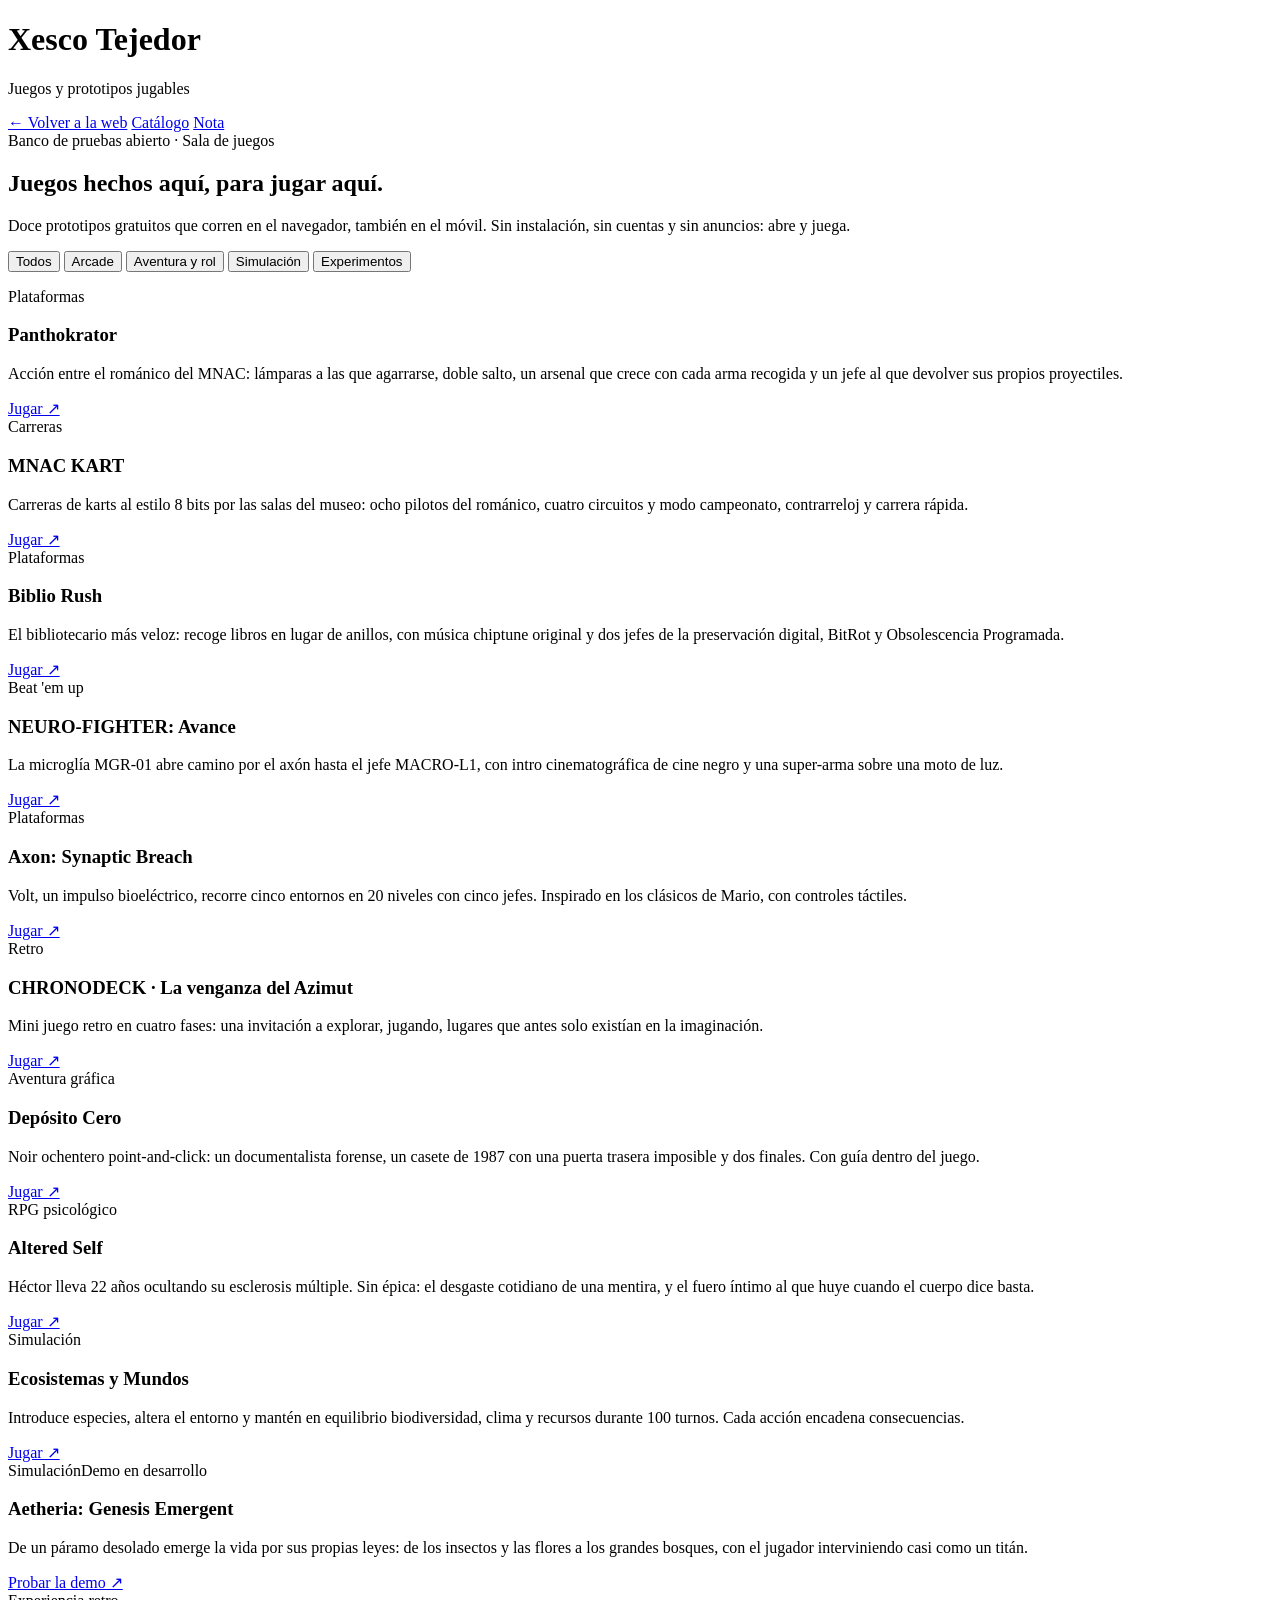
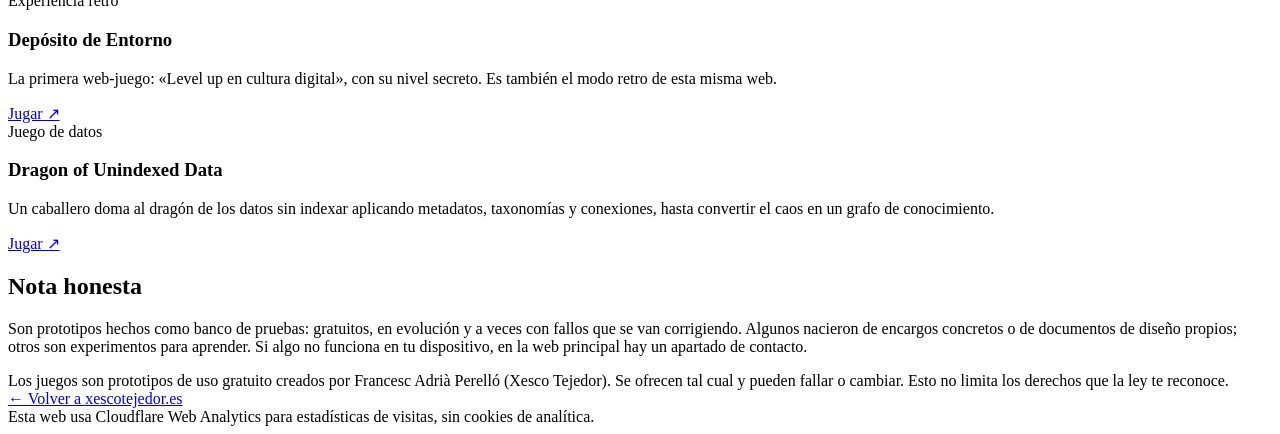
==== juegos/index.html @ 95abaaf8 "Añade página de juegos (juegos/index.html) This HTML file serves as a landing page for various games" ====
<!DOCTYPE html>
<html lang="es">
<head>
<meta charset="utf-8">
<meta name="viewport" content="width=device-width,initial-scale=1">
<title>Juegos · Xesco Tejedor</title>
<meta name="description" content="Juegos y prototipos jugables en el navegador, creados por Xesco Tejedor (Francesc Adrià Perelló): plataformas, carreras, aventuras y simulaciones gratuitas.">
<link href="https://xesco-tejedor.github.io/landing/juegos/" rel="canonical">
<meta content="website" property="og:type">
<meta content="https://xesco-tejedor.github.io/landing/juegos/" property="og:url">
<meta content="Juegos · Xesco Tejedor" property="og:title">
<meta content="Juegos y prototipos jugables en el navegador: plataformas, carreras, aventuras y simulaciones gratuitas." property="og:description">
<meta content="https://xesco-tejedor.github.io/landing/1-og-image.jpg" property="og:image">
<link rel="stylesheet" href="styles.css">
</head>
<body>
<main class="page">
<header class="top">
<h1 class="brand">Xesco Tejedor</h1>
<p class="fact">Juegos y prototipos jugables</p>
</header>
<nav aria-label="Secciones" class="portfolio-nav">
<a href="../">← Volver a la web</a>
<a href="#catalogo">Catálogo</a>
<a href="#nota">Nota</a>
</nav>

<section class="hero">
<span class="eyebrow">Banco de pruebas abierto · Sala de juegos</span>
<h2 class="hero-title">Juegos hechos aquí, para jugar aquí.</h2>
<p class="lead">Doce prototipos gratuitos que corren en el navegador, también en el móvil. Sin instalación, sin cuentas y sin anuncios: abre y juega.</p>
</section>

<section id="catalogo">
<div class="filters" role="group" aria-label="Filtrar por tipo">
<button class="chip active" data-filter="todos" type="button">Todos</button>
<button class="chip" data-filter="arcade" type="button">Arcade</button>
<button class="chip" data-filter="aventura" type="button">Aventura y rol</button>
<button class="chip" data-filter="simulacion" type="button">Simulación</button>
<button class="chip" data-filter="experimento" type="button">Experimentos</button>
</div>
<p class="count" id="count" aria-live="polite"></p>
<div class="grid" id="grid">

<article class="card" data-cat="arcade">
<span class="tag">Plataformas</span>
<h3>Panthokrator</h3>
<p>Acción entre el románico del MNAC: lámparas a las que agarrarse, doble salto, un arsenal que crece con cada arma recogida y un jefe al que devolver sus propios proyectiles.</p>
<a class="btn primary" href="https://xesco-tejedor.github.io/pantocrator/" rel="noopener" target="_blank">Jugar ↗</a>
</article>

<article class="card" data-cat="arcade">
<span class="tag">Carreras</span>
<h3>MNAC KART</h3>
<p>Carreras de karts al estilo 8 bits por las salas del museo: ocho pilotos del románico, cuatro circuitos y modo campeonato, contrarreloj y carrera rápida.</p>
<a class="btn primary" href="https://xesco-tejedor.github.io/mnac-kart/" rel="noopener" target="_blank">Jugar ↗</a>
</article>

<article class="card" data-cat="arcade">
<span class="tag">Plataformas</span>
<h3>Biblio Rush</h3>
<p>El bibliotecario más veloz: recoge libros en lugar de anillos, con música chiptune original y dos jefes de la preservación digital, BitRot y Obsolescencia Programada.</p>
<a class="btn primary" href="https://xesco-tejedor.github.io/Biblio-Rush/" rel="noopener" target="_blank">Jugar ↗</a>
</article>

<article class="card" data-cat="arcade">
<span class="tag">Beat 'em up</span>
<h3>NEURO-FIGHTER: Avance</h3>
<p>La microglía MGR-01 abre camino por el axón hasta el jefe MACRO-L1, con intro cinematográfica de cine negro y una super-arma sobre una moto de luz.</p>
<a class="btn primary" href="https://xesco-tejedor.github.io/neuro-fighter-advance/" rel="noopener" target="_blank">Jugar ↗</a>
</article>

<article class="card" data-cat="arcade">
<span class="tag">Plataformas</span>
<h3>Axon: Synaptic Breach</h3>
<p>Volt, un impulso bioeléctrico, recorre cinco entornos en 20 niveles con cinco jefes. Inspirado en los clásicos de Mario, con controles táctiles.</p>
<a class="btn primary" href="https://xesco-tejedor.github.io/axon-synaptic-breach/" rel="noopener" target="_blank">Jugar ↗</a>
</article>

<article class="card" data-cat="arcade">
<span class="tag">Retro</span>
<h3>CHRONODECK · La venganza del Azimut</h3>
<p>Mini juego retro en cuatro fases: una invitación a explorar, jugando, lugares que antes solo existían en la imaginación.</p>
<a class="btn primary" href="https://xesco-tejedor.github.io/CHRONODECK/" rel="noopener" target="_blank">Jugar ↗</a>
</article>

<article class="card" data-cat="aventura">
<span class="tag">Aventura gráfica</span>
<h3>Depósito Cero</h3>
<p>Noir ochentero point-and-click: un documentalista forense, un casete de 1987 con una puerta trasera imposible y dos finales. Con guía dentro del juego.</p>
<a class="btn primary" href="https://xesco-tejedor.github.io/deposito-cero/" rel="noopener" target="_blank">Jugar ↗</a>
</article>

<article class="card" data-cat="aventura">
<span class="tag">RPG psicológico</span>
<h3>Altered Self</h3>
<p>Héctor lleva 22 años ocultando su esclerosis múltiple. Sin épica: el desgaste cotidiano de una mentira, y el fuero íntimo al que huye cuando el cuerpo dice basta.</p>
<a class="btn primary" href="https://xesco-tejedor.github.io/altered-self/" rel="noopener" target="_blank">Jugar ↗</a>
</article>

<article class="card" data-cat="simulacion">
<span class="tag">Simulación</span>
<h3>Ecosistemas y Mundos</h3>
<p>Introduce especies, altera el entorno y mantén en equilibrio biodiversidad, clima y recursos durante 100 turnos. Cada acción encadena consecuencias.</p>
<a class="btn primary" href="https://xesco-tejedor.github.io/ecosistemas-y-mundos/" rel="noopener" target="_blank">Jugar ↗</a>
</article>

<article class="card" data-cat="simulacion">
<span class="tag">Simulación</span><span class="badge">Demo en desarrollo</span>
<h3>Aetheria: Genesis Emergent</h3>
<p>De un páramo desolado emerge la vida por sus propias leyes: de los insectos y las flores a los grandes bosques, con el jugador interviniendo casi como un titán.</p>
<a class="btn primary" href="https://xesco-tejedor.github.io/aetheria-genesis-emergent/" rel="noopener" target="_blank">Probar la demo ↗</a>
</article>

<article class="card" data-cat="experimento">
<span class="tag">Experiencia retro</span>
<h3>Depósito de Entorno</h3>
<p>La primera web-juego: «Level up en cultura digital», con su nivel secreto. Es también el modo retro de esta misma web.</p>
<a class="btn primary" href="https://xesco-tejedor.github.io/deposito-de-entorno/" rel="noopener" target="_blank">Jugar ↗</a>
</article>

<article class="card" data-cat="experimento">
<span class="tag">Juego de datos</span>
<h3>Dragon of Unindexed Data</h3>
<p>Un caballero doma al dragón de los datos sin indexar aplicando metadatos, taxonomías y conexiones, hasta convertir el caos en un grafo de conocimiento.</p>
<a class="btn primary" href="https://xesco-tejedor.github.io/dragon-of-unindexed-data/" rel="noopener" target="_blank">Jugar ↗</a>
</article>

</div>
</section>

<section class="panel dark" id="nota">
<h2>Nota honesta</h2>
<p>Son prototipos hechos como banco de pruebas: gratuitos, en evolución y a veces con fallos que se van corrigiendo. Algunos nacieron de encargos concretos o de documentos de diseño propios; otros son experimentos para aprender. Si algo no funciona en tu dispositivo, en la web principal hay un apartado de contacto.</p>
</section>

<footer class="foot">
Los juegos son prototipos de uso gratuito creados por Francesc Adrià Perelló (Xesco Tejedor). Se ofrecen tal cual y pueden fallar o cambiar. Esto no limita los derechos que la ley te reconoce.<br>
<a class="plain-link" href="../">← Volver a xescotejedor.es</a><br>
Esta web usa Cloudflare Web Analytics para estadísticas de visitas, sin cookies de analítica.
</footer>
</main>
<script src="script.js"></script>
<!-- Cloudflare Web Analytics -->
<script type='module' src='https://static.cloudflareinsights.com/beacon.min.js' data-cf-beacon='{"token": "203f7533fe9947f5906588043f8ab3b4"}'></script>
<!-- End Cloudflare Web Analytics -->
</body>
</html>
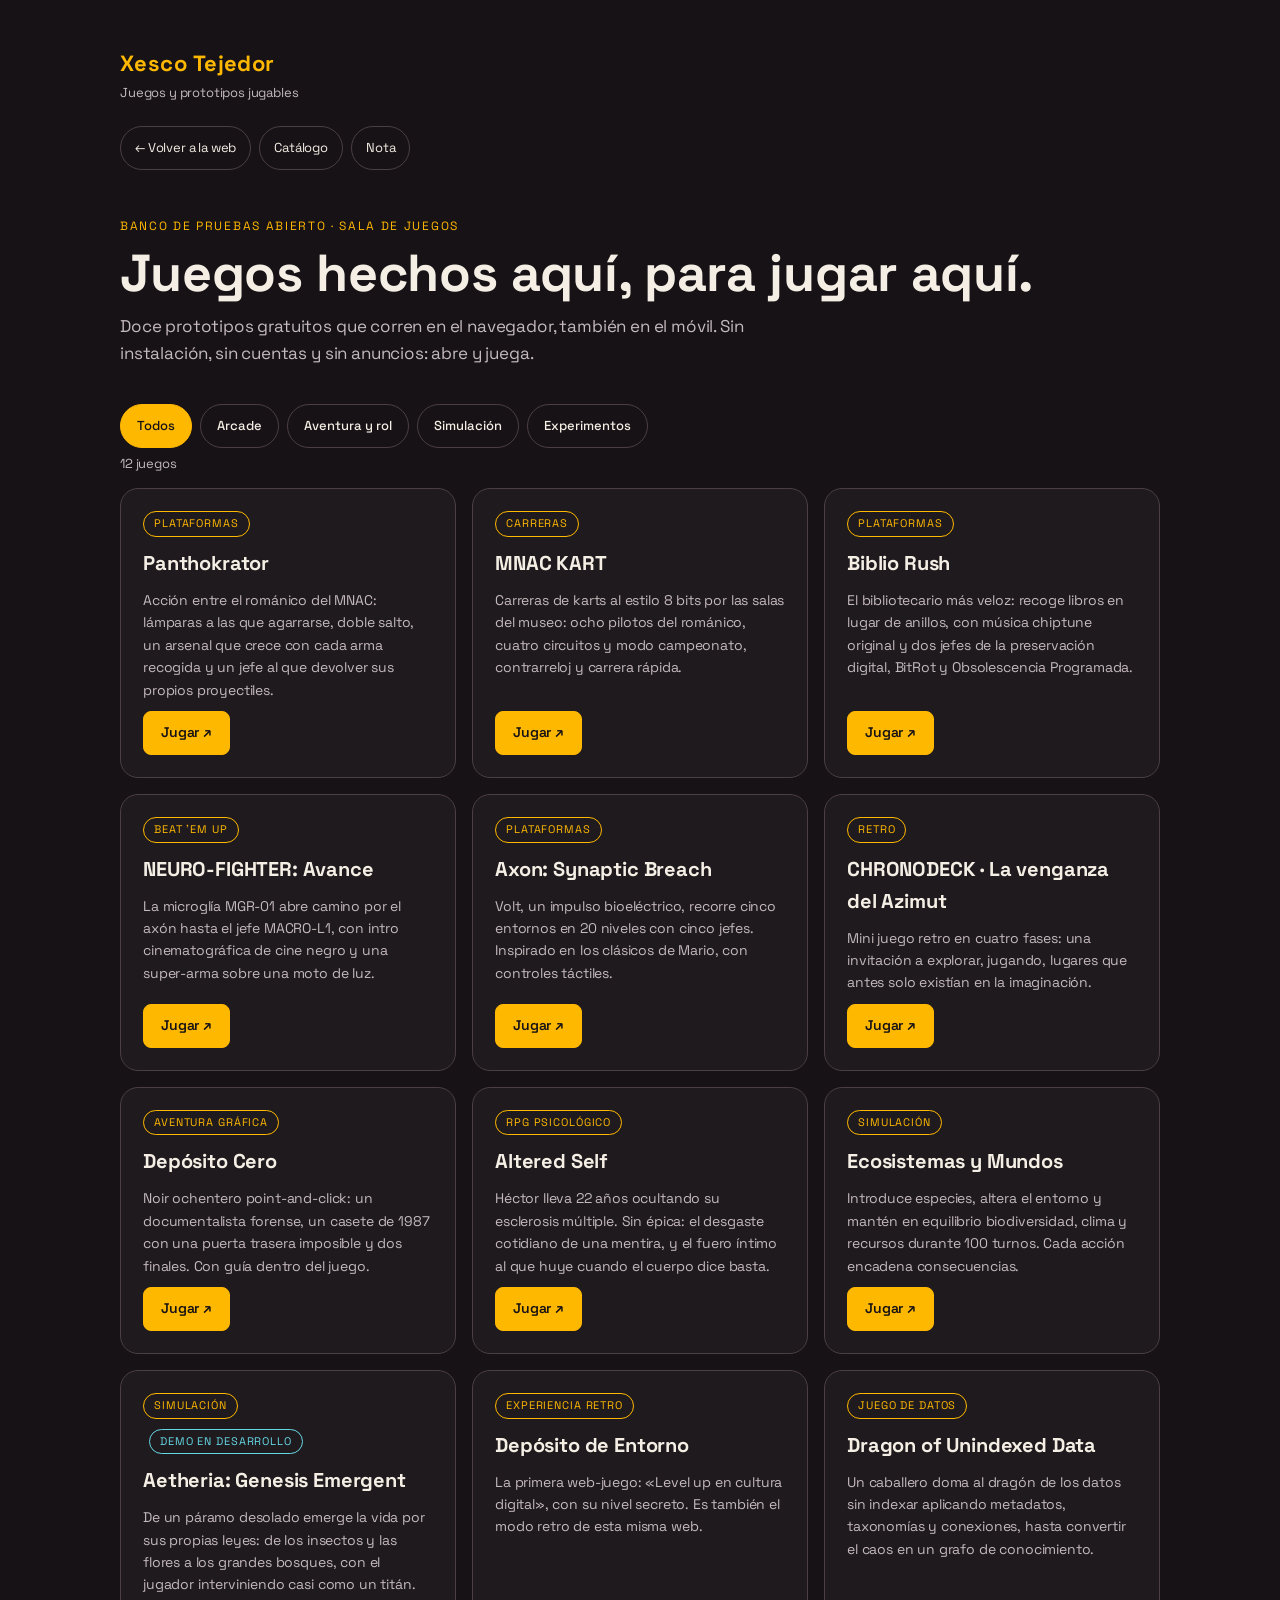
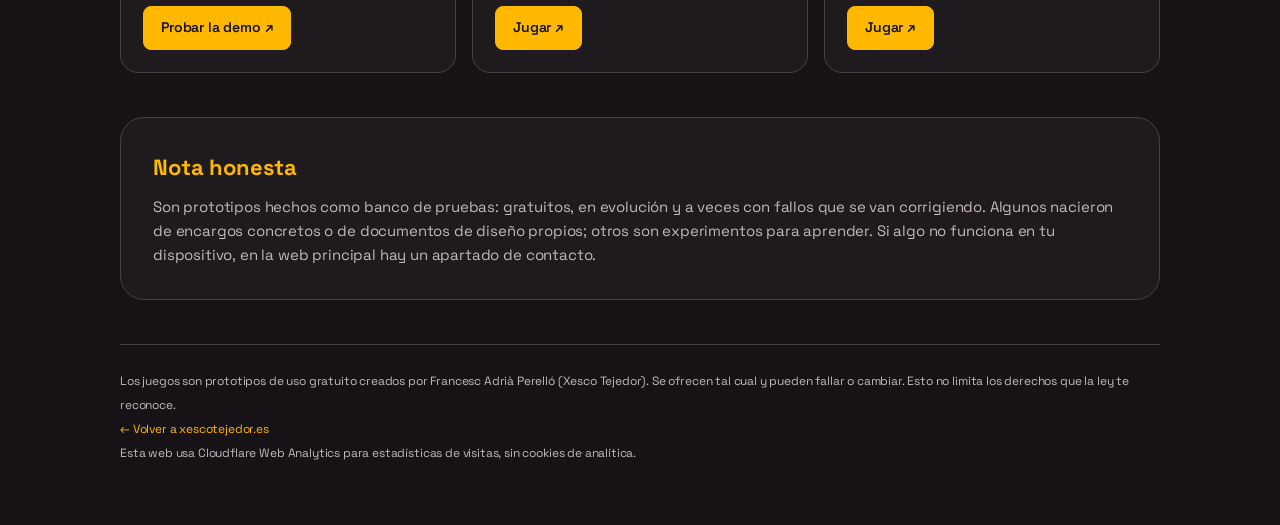
==== commit 9c74ad86: "Actualiza metadatos, publicación checksum e iconos; prepara dominio propio" ====
--- a/juegos/index.html
+++ b/juegos/index.html
@@ -1,18 +1,20 @@
 <!DOCTYPE html>
+
 <html lang="es">
 <head>
-<meta charset="utf-8">
-<meta name="viewport" content="width=device-width,initial-scale=1">
+<meta charset="utf-8"/>
+<meta content="width=device-width,initial-scale=1" name="viewport"/>
 <title>Juegos · Xesco Tejedor</title>
-<meta name="description" content="Juegos y prototipos jugables en el navegador, creados por Xesco Tejedor (Francesc Adrià Perelló): plataformas, carreras, aventuras y simulaciones gratuitas.">
-<link href="https://xesco-tejedor.github.io/landing/juegos/" rel="canonical">
-<meta content="website" property="og:type">
-<meta content="https://xesco-tejedor.github.io/landing/juegos/" property="og:url">
-<meta content="Juegos · Xesco Tejedor" property="og:title">
-<meta content="Juegos y prototipos jugables en el navegador: plataformas, carreras, aventuras y simulaciones gratuitas." property="og:description">
-<meta content="https://xesco-tejedor.github.io/landing/1-og-image.jpg" property="og:image">
-<link rel="stylesheet" href="styles.css">
-</head>
+<meta content="Juegos y prototipos jugables en el navegador, creados por Xesco Tejedor (Francesc Adrià Perelló): plataformas, carreras, aventuras y simulaciones gratuitas." name="description"/>
+<link href="https://xescotejedor.es/juegos/" rel="canonical"/>
+<meta content="website" property="og:type"/>
+<meta content="https://xescotejedor.es/juegos/" property="og:url"/>
+<meta content="Juegos · Xesco Tejedor" property="og:title"/>
+<meta content="Juegos y prototipos jugables en el navegador: plataformas, carreras, aventuras y simulaciones gratuitas." property="og:description"/>
+<meta content="https://xescotejedor.es/1-og-image.jpg" property="og:image"/>
+<link href="styles.css" rel="stylesheet"/>
+<script type="application/ld+json">{"@context": "https://schema.org", "@graph": [{"@type": "Person", "@id": "https://xescotejedor.es/#person", "name": "Francesc Adrià Perelló", "alternateName": "Xesco Tejedor", "url": "https://xescotejedor.es/", "email": "xesco@xescotejedor.es", "sameAs": ["https://www.linkedin.com/in/xesco/"], "alumniOf": [{"@type": "CollegeOrUniversity", "name": "Universitat de Barcelona"}, {"@type": "CollegeOrUniversity", "name": "UNED"}], "description": "Formación actual: MUBACD en la Universidad Carlos III de Madrid, en curso. Desarrollo de prototipos con herramientas de IA y revisión humana."}, {"@type": "CollectionPage", "@id": "https://xescotejedor.es/juegos/#catalogo", "name": "Juegos · Xesco Tejedor", "url": "https://xescotejedor.es/juegos/", "author": {"@id": "https://xescotejedor.es/#person"}, "mainEntity": {"@type": "ItemList", "numberOfItems": 12, "itemListElement": [{"@type": "ListItem", "position": 1, "item": {"@type": "VideoGame", "name": "Panthokrator", "url": "https://xesco-tejedor.github.io/pantocrator/", "description": "Acción entre el románico del MNAC: lámparas a las que agarrarse, doble salto, un arsenal que crece con cada arma recogida y un jefe al que devolver sus propios proyectiles.", "author": {"@id": "https://xescotejedor.es/#person"}, "gamePlatform": "Navegador web", "isAccessibleForFree": true}}, {"@type": "ListItem", "position": 2, "item": {"@type": "VideoGame", "name": "MNAC KART", "url": "https://xesco-tejedor.github.io/mnac-kart/", "description": "Carreras de karts al estilo 8 bits por las salas del museo: ocho pilotos del románico, cuatro circuitos y modo campeonato, contrarreloj y carrera rápida.", "author": {"@id": "https://xescotejedor.es/#person"}, "gamePlatform": "Navegador web", "isAccessibleForFree": true}}, {"@type": "ListItem", "position": 3, "item": {"@type": "VideoGame", "name": "Biblio Rush", "url": "https://xesco-tejedor.github.io/Biblio-Rush/", "description": "El bibliotecario más veloz: recoge libros en lugar de anillos, con música chiptune original y dos jefes de la preservación digital, BitRot y Obsolescencia Programada.", "author": {"@id": "https://xescotejedor.es/#person"}, "gamePlatform": "Navegador web", "isAccessibleForFree": true}}, {"@type": "ListItem", "position": 4, "item": {"@type": "VideoGame", "name": "NEURO-FIGHTER: Avance", "url": "https://xesco-tejedor.github.io/neuro-fighter-advance/", "description": "La microglía MGR-01 abre camino por el axón hasta el jefe MACRO-L1, con intro cinematográfica de cine negro y una super-arma sobre una moto de luz.", "author": {"@id": "https://xescotejedor.es/#person"}, "gamePlatform": "Navegador web", "isAccessibleForFree": true}}, {"@type": "ListItem", "position": 5, "item": {"@type": "VideoGame", "name": "Axon: Synaptic Breach", "url": "https://xesco-tejedor.github.io/axon-synaptic-breach/", "description": "Volt, un impulso bioeléctrico, recorre cinco entornos en 20 niveles con cinco jefes. Inspirado en los clásicos de Mario, con controles táctiles.", "author": {"@id": "https://xescotejedor.es/#person"}, "gamePlatform": "Navegador web", "isAccessibleForFree": true}}, {"@type": "ListItem", "position": 6, "item": {"@type": "VideoGame", "name": "CHRONODECK · La venganza del Azimut", "url": "https://xesco-tejedor.github.io/CHRONODECK/", "description": "Mini juego retro en cuatro fases: una invitación a explorar, jugando, lugares que antes solo existían en la imaginación.", "author": {"@id": "https://xescotejedor.es/#person"}, "gamePlatform": "Navegador web", "isAccessibleForFree": true}}, {"@type": "ListItem", "position": 7, "item": {"@type": "VideoGame", "name": "Depósito Cero", "url": "https://xesco-tejedor.github.io/deposito-cero/", "description": "Noir ochentero point-and-click: un documentalista forense, un casete de 1987 con una puerta trasera imposible y dos finales. Con guía dentro del juego.", "author": {"@id": "https://xescotejedor.es/#person"}, "gamePlatform": "Navegador web", "isAccessibleForFree": true}}, {"@type": "ListItem", "position": 8, "item": {"@type": "VideoGame", "name": "Altered Self", "url": "https://xesco-tejedor.github.io/altered-self/", "description": "Héctor lleva 22 años ocultando su esclerosis múltiple. Sin épica: el desgaste cotidiano de una mentira, y el fuero íntimo al que huye cuando el cuerpo dice basta.", "author": {"@id": "https://xescotejedor.es/#person"}, "gamePlatform": "Navegador web", "isAccessibleForFree": true}}, {"@type": "ListItem", "position": 9, "item": {"@type": "VideoGame", "name": "Ecosistemas y Mundos", "url": "https://xesco-tejedor.github.io/ecosistemas-y-mundos/", "description": "Introduce especies, altera el entorno y mantén en equilibrio biodiversidad, clima y recursos durante 100 turnos. Cada acción encadena consecuencias.", "author": {"@id": "https://xescotejedor.es/#person"}, "gamePlatform": "Navegador web", "isAccessibleForFree": true}}, {"@type": "ListItem", "position": 10, "item": {"@type": "VideoGame", "name": "Aetheria: Genesis Emergent", "url": "https://xesco-tejedor.github.io/aetheria-genesis-emergent/", "description": "De un páramo desolado emerge la vida por sus propias leyes: de los insectos y las flores a los grandes bosques, con el jugador interviniendo casi como un titán.", "author": {"@id": "https://xescotejedor.es/#person"}, "gamePlatform": "Navegador web", "isAccessibleForFree": true}}, {"@type": "ListItem", "position": 11, "item": {"@type": "VideoGame", "name": "Depósito de Entorno", "url": "https://xesco-tejedor.github.io/deposito-de-entorno/", "description": "La primera web-juego: «Level up en cultura digital», con su nivel secreto. Es también el modo retro de esta misma web.", "author": {"@id": "https://xescotejedor.es/#person"}, "gamePlatform": "Navegador web", "isAccessibleForFree": true}}, {"@type": "ListItem", "position": 12, "item": {"@type": "VideoGame", "name": "Dragon of Unindexed Data", "url": "https://xesco-tejedor.github.io/dragon-of-unindexed-data/", "description": "Un caballero doma al dragón de los datos sin indexar aplicando metadatos, taxonomías y conexiones, hasta convertir el caos en un grafo de conocimiento.", "author": {"@id": "https://xescotejedor.es/#person"}, "gamePlatform": "Navegador web", "isAccessibleForFree": true}}]}}]}</script>
+<link href="../favicon.ico" rel="icon" sizes="16x16 32x32 48x48 96x96" type="image/x-icon"/><link href="../favicon-96.png" rel="icon" sizes="96x96" type="image/png"/><link href="../apple-touch-icon.png" rel="apple-touch-icon" sizes="180x180"/></head>
 <body>
 <main class="page">
 <header class="top">
@@ -24,125 +26,108 @@
 <a href="#catalogo">Catálogo</a>
 <a href="#nota">Nota</a>
 </nav>
-
 <section class="hero">
 <span class="eyebrow">Banco de pruebas abierto · Sala de juegos</span>
 <h2 class="hero-title">Juegos hechos aquí, para jugar aquí.</h2>
 <p class="lead">Doce prototipos gratuitos que corren en el navegador, también en el móvil. Sin instalación, sin cuentas y sin anuncios: abre y juega.</p>
 </section>
-
 <section id="catalogo">
-<div class="filters" role="group" aria-label="Filtrar por tipo">
+<div aria-label="Filtrar por tipo" class="filters" role="group">
 <button class="chip active" data-filter="todos" type="button">Todos</button>
 <button class="chip" data-filter="arcade" type="button">Arcade</button>
 <button class="chip" data-filter="aventura" type="button">Aventura y rol</button>
 <button class="chip" data-filter="simulacion" type="button">Simulación</button>
 <button class="chip" data-filter="experimento" type="button">Experimentos</button>
 </div>
-<p class="count" id="count" aria-live="polite"></p>
+<p aria-live="polite" class="count" id="count"></p>
 <div class="grid" id="grid">
-
 <article class="card" data-cat="arcade">
 <span class="tag">Plataformas</span>
 <h3>Panthokrator</h3>
 <p>Acción entre el románico del MNAC: lámparas a las que agarrarse, doble salto, un arsenal que crece con cada arma recogida y un jefe al que devolver sus propios proyectiles.</p>
 <a class="btn primary" href="https://xesco-tejedor.github.io/pantocrator/" rel="noopener" target="_blank">Jugar ↗</a>
 </article>
-
 <article class="card" data-cat="arcade">
 <span class="tag">Carreras</span>
 <h3>MNAC KART</h3>
 <p>Carreras de karts al estilo 8 bits por las salas del museo: ocho pilotos del románico, cuatro circuitos y modo campeonato, contrarreloj y carrera rápida.</p>
 <a class="btn primary" href="https://xesco-tejedor.github.io/mnac-kart/" rel="noopener" target="_blank">Jugar ↗</a>
 </article>
-
 <article class="card" data-cat="arcade">
 <span class="tag">Plataformas</span>
 <h3>Biblio Rush</h3>
 <p>El bibliotecario más veloz: recoge libros en lugar de anillos, con música chiptune original y dos jefes de la preservación digital, BitRot y Obsolescencia Programada.</p>
 <a class="btn primary" href="https://xesco-tejedor.github.io/Biblio-Rush/" rel="noopener" target="_blank">Jugar ↗</a>
 </article>
-
 <article class="card" data-cat="arcade">
 <span class="tag">Beat 'em up</span>
 <h3>NEURO-FIGHTER: Avance</h3>
 <p>La microglía MGR-01 abre camino por el axón hasta el jefe MACRO-L1, con intro cinematográfica de cine negro y una super-arma sobre una moto de luz.</p>
 <a class="btn primary" href="https://xesco-tejedor.github.io/neuro-fighter-advance/" rel="noopener" target="_blank">Jugar ↗</a>
 </article>
-
 <article class="card" data-cat="arcade">
 <span class="tag">Plataformas</span>
 <h3>Axon: Synaptic Breach</h3>
 <p>Volt, un impulso bioeléctrico, recorre cinco entornos en 20 niveles con cinco jefes. Inspirado en los clásicos de Mario, con controles táctiles.</p>
 <a class="btn primary" href="https://xesco-tejedor.github.io/axon-synaptic-breach/" rel="noopener" target="_blank">Jugar ↗</a>
 </article>
-
 <article class="card" data-cat="arcade">
 <span class="tag">Retro</span>
 <h3>CHRONODECK · La venganza del Azimut</h3>
 <p>Mini juego retro en cuatro fases: una invitación a explorar, jugando, lugares que antes solo existían en la imaginación.</p>
 <a class="btn primary" href="https://xesco-tejedor.github.io/CHRONODECK/" rel="noopener" target="_blank">Jugar ↗</a>
 </article>
-
 <article class="card" data-cat="aventura">
 <span class="tag">Aventura gráfica</span>
 <h3>Depósito Cero</h3>
 <p>Noir ochentero point-and-click: un documentalista forense, un casete de 1987 con una puerta trasera imposible y dos finales. Con guía dentro del juego.</p>
 <a class="btn primary" href="https://xesco-tejedor.github.io/deposito-cero/" rel="noopener" target="_blank">Jugar ↗</a>
 </article>
-
 <article class="card" data-cat="aventura">
 <span class="tag">RPG psicológico</span>
 <h3>Altered Self</h3>
 <p>Héctor lleva 22 años ocultando su esclerosis múltiple. Sin épica: el desgaste cotidiano de una mentira, y el fuero íntimo al que huye cuando el cuerpo dice basta.</p>
 <a class="btn primary" href="https://xesco-tejedor.github.io/altered-self/" rel="noopener" target="_blank">Jugar ↗</a>
 </article>
-
 <article class="card" data-cat="simulacion">
 <span class="tag">Simulación</span>
 <h3>Ecosistemas y Mundos</h3>
 <p>Introduce especies, altera el entorno y mantén en equilibrio biodiversidad, clima y recursos durante 100 turnos. Cada acción encadena consecuencias.</p>
 <a class="btn primary" href="https://xesco-tejedor.github.io/ecosistemas-y-mundos/" rel="noopener" target="_blank">Jugar ↗</a>
 </article>
-
 <article class="card" data-cat="simulacion">
 <span class="tag">Simulación</span><span class="badge">Demo en desarrollo</span>
 <h3>Aetheria: Genesis Emergent</h3>
 <p>De un páramo desolado emerge la vida por sus propias leyes: de los insectos y las flores a los grandes bosques, con el jugador interviniendo casi como un titán.</p>
 <a class="btn primary" href="https://xesco-tejedor.github.io/aetheria-genesis-emergent/" rel="noopener" target="_blank">Probar la demo ↗</a>
 </article>
-
 <article class="card" data-cat="experimento">
 <span class="tag">Experiencia retro</span>
 <h3>Depósito de Entorno</h3>
 <p>La primera web-juego: «Level up en cultura digital», con su nivel secreto. Es también el modo retro de esta misma web.</p>
 <a class="btn primary" href="https://xesco-tejedor.github.io/deposito-de-entorno/" rel="noopener" target="_blank">Jugar ↗</a>
 </article>
-
 <article class="card" data-cat="experimento">
 <span class="tag">Juego de datos</span>
 <h3>Dragon of Unindexed Data</h3>
 <p>Un caballero doma al dragón de los datos sin indexar aplicando metadatos, taxonomías y conexiones, hasta convertir el caos en un grafo de conocimiento.</p>
 <a class="btn primary" href="https://xesco-tejedor.github.io/dragon-of-unindexed-data/" rel="noopener" target="_blank">Jugar ↗</a>
 </article>
-
 </div>
 </section>
-
 <section class="panel dark" id="nota">
 <h2>Nota honesta</h2>
 <p>Son prototipos hechos como banco de pruebas: gratuitos, en evolución y a veces con fallos que se van corrigiendo. Algunos nacieron de encargos concretos o de documentos de diseño propios; otros son experimentos para aprender. Si algo no funciona en tu dispositivo, en la web principal hay un apartado de contacto.</p>
 </section>
-
 <footer class="foot">
-Los juegos son prototipos de uso gratuito creados por Francesc Adrià Perelló (Xesco Tejedor). Se ofrecen tal cual y pueden fallar o cambiar. Esto no limita los derechos que la ley te reconoce.<br>
-<a class="plain-link" href="../">← Volver a xescotejedor.es</a><br>
+Los juegos son prototipos de uso gratuito creados por Francesc Adrià Perelló (Xesco Tejedor). Se ofrecen tal cual y pueden fallar o cambiar. Esto no limita los derechos que la ley te reconoce.<br/>
+<a class="plain-link" href="../">← Volver a xescotejedor.es</a><br/>
 Esta web usa Cloudflare Web Analytics para estadísticas de visitas, sin cookies de analítica.
 </footer>
 </main>
 <script src="script.js"></script>
 <!-- Cloudflare Web Analytics -->
-<script type='module' src='https://static.cloudflareinsights.com/beacon.min.js' data-cf-beacon='{"token": "203f7533fe9947f5906588043f8ab3b4"}'></script>
+<script data-cf-beacon='{"token": "203f7533fe9947f5906588043f8ab3b4"}' src="https://static.cloudflareinsights.com/beacon.min.js" type="module"></script>
 <!-- End Cloudflare Web Analytics -->
 </body>
 </html>
--- a/juegos/styles.css
+++ b/juegos/styles.css
@@ -0,0 +1,57 @@
+/* Juegos · Xesco Tejedor · Identidad ámbar (misma que la web principal) */
+@import url('https://fonts.googleapis.com/css2?family=Space+Grotesk:wght@400;500;600;700&display=swap');
+:root{
+  --carbon:#161215; --burgundy:#1f1a1d; --amber:#ffb800; --cyan:#65d8e6;
+  --white:#f4eee5; --muted:#c4b9bd; --line:#4b3e45; --r-card:18px;
+}
+*{box-sizing:border-box}
+body{margin:0;background:var(--carbon);color:var(--white);font:400 16px/1.6 'Space Grotesk',sans-serif;letter-spacing:-.01em}
+.page{max-width:1080px;margin:0 auto;padding:28px 20px 60px}
+
+.top{padding:18px 0 6px}
+.brand{margin:0;font-size:22px;font-weight:700;color:var(--amber);letter-spacing:.02em}
+.fact{margin:2px 0 0;color:var(--muted);font-size:13px}
+
+.portfolio-nav{display:flex;flex-wrap:wrap;gap:8px;margin:16px 0 8px}
+.portfolio-nav a{color:var(--white);text-decoration:none;border:1px solid var(--line);border-radius:999px;padding:8px 14px;font-size:13px;min-height:44px;display:inline-flex;align-items:center}
+.portfolio-nav a:hover{border-color:var(--amber);color:var(--amber)}
+
+.hero{padding:34px 0 10px}
+.eyebrow{display:inline-block;color:var(--amber);font-size:12px;letter-spacing:.14em;text-transform:uppercase;margin-bottom:10px}
+.hero-title{margin:0 0 12px;font-size:clamp(30px,5.4vw,52px);line-height:1.06;font-weight:700}
+.lead{margin:0;max-width:640px;color:var(--muted);font-size:17px}
+
+.filters{display:flex;flex-wrap:wrap;gap:8px;margin:26px 0 6px}
+.chip{min-height:44px;padding:8px 16px;border-radius:999px;border:1px solid var(--line);background:transparent;color:var(--white);font:500 13px/1 'Space Grotesk',sans-serif;cursor:pointer;transition:border-color .2s,color .2s,background .2s}
+.chip:hover{border-color:var(--amber);color:var(--amber)}
+.chip.active{background:var(--amber);border-color:var(--amber);color:var(--carbon)}
+.count{margin:0 0 14px;color:var(--muted);font-size:13px;min-height:20px}
+
+.grid{display:grid;grid-template-columns:repeat(auto-fill,minmax(300px,1fr));gap:16px}
+.card{background:var(--burgundy);border:1px solid var(--line);border-radius:var(--r-card);padding:22px;display:flex;flex-direction:column;gap:10px;transition:border-color .25s,transform .25s}
+.card:hover{border-color:var(--amber);transform:translateY(-2px)}
+.card h3{margin:0;font-size:20px;font-weight:700}
+.card p{margin:0;color:var(--muted);font-size:14px;flex:1}
+.tag{display:inline-block;width:max-content;color:var(--amber);border:1px solid var(--amber);border-radius:999px;padding:3px 10px;font-size:11px;letter-spacing:.08em;text-transform:uppercase}
+.badge{display:inline-block;width:max-content;margin-left:6px;color:var(--cyan);border:1px solid var(--cyan);border-radius:999px;padding:3px 10px;font-size:11px;letter-spacing:.08em;text-transform:uppercase}
+.card.hidden{display:none}
+
+.btn{display:inline-flex;align-items:center;justify-content:center;min-height:44px;padding:10px 17px;border-radius:8px;cursor:pointer;text-decoration:none;font:500 14px/1.4 'Space Grotesk',sans-serif;border:1px solid var(--line);background:transparent;color:var(--white);transition:transform .25s,border-color .25s,background .25s}
+.btn.primary{background:var(--amber);border-color:var(--amber);color:var(--carbon);font-weight:600}
+.btn.primary:hover{transform:translateY(-1px)}
+.btn{align-self:flex-start}
+
+.panel.dark{padding:32px;border:1px solid var(--line);border-radius:24px;background:var(--burgundy);margin-top:44px}
+.panel.dark h2{margin:0 0 10px;font-size:22px;color:var(--amber)}
+.panel.dark p{margin:0;color:var(--muted);font-size:15px}
+
+.foot{border-top:1px solid var(--line);padding-top:24px;margin-top:44px;color:var(--muted);font-size:12px;line-height:2}
+.plain-link{color:var(--amber);text-decoration:none}
+.plain-link:hover{text-decoration:underline}
+
+@media (max-width:640px){
+  .page{padding:20px 14px 48px}
+  .grid{grid-template-columns:1fr}
+  .btn{align-self:stretch}
+  .panel.dark{padding:24px}
+}
